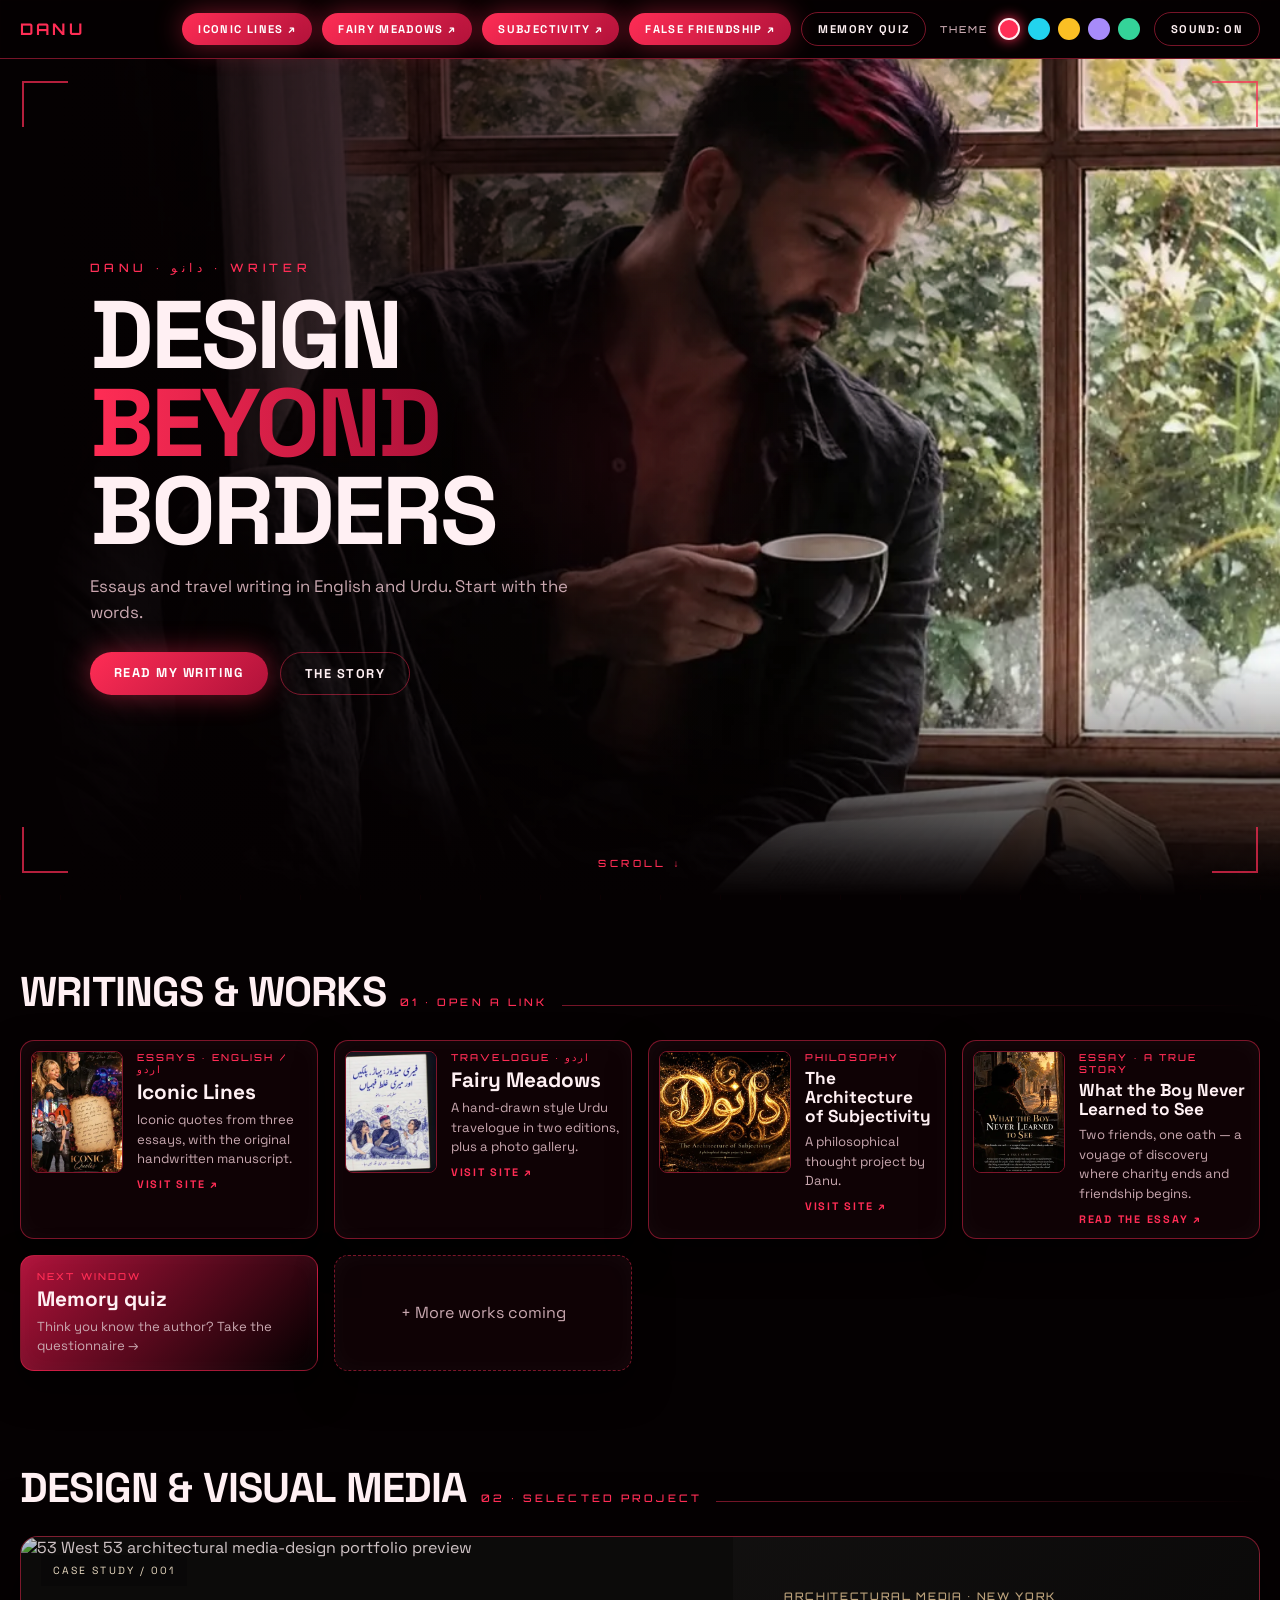
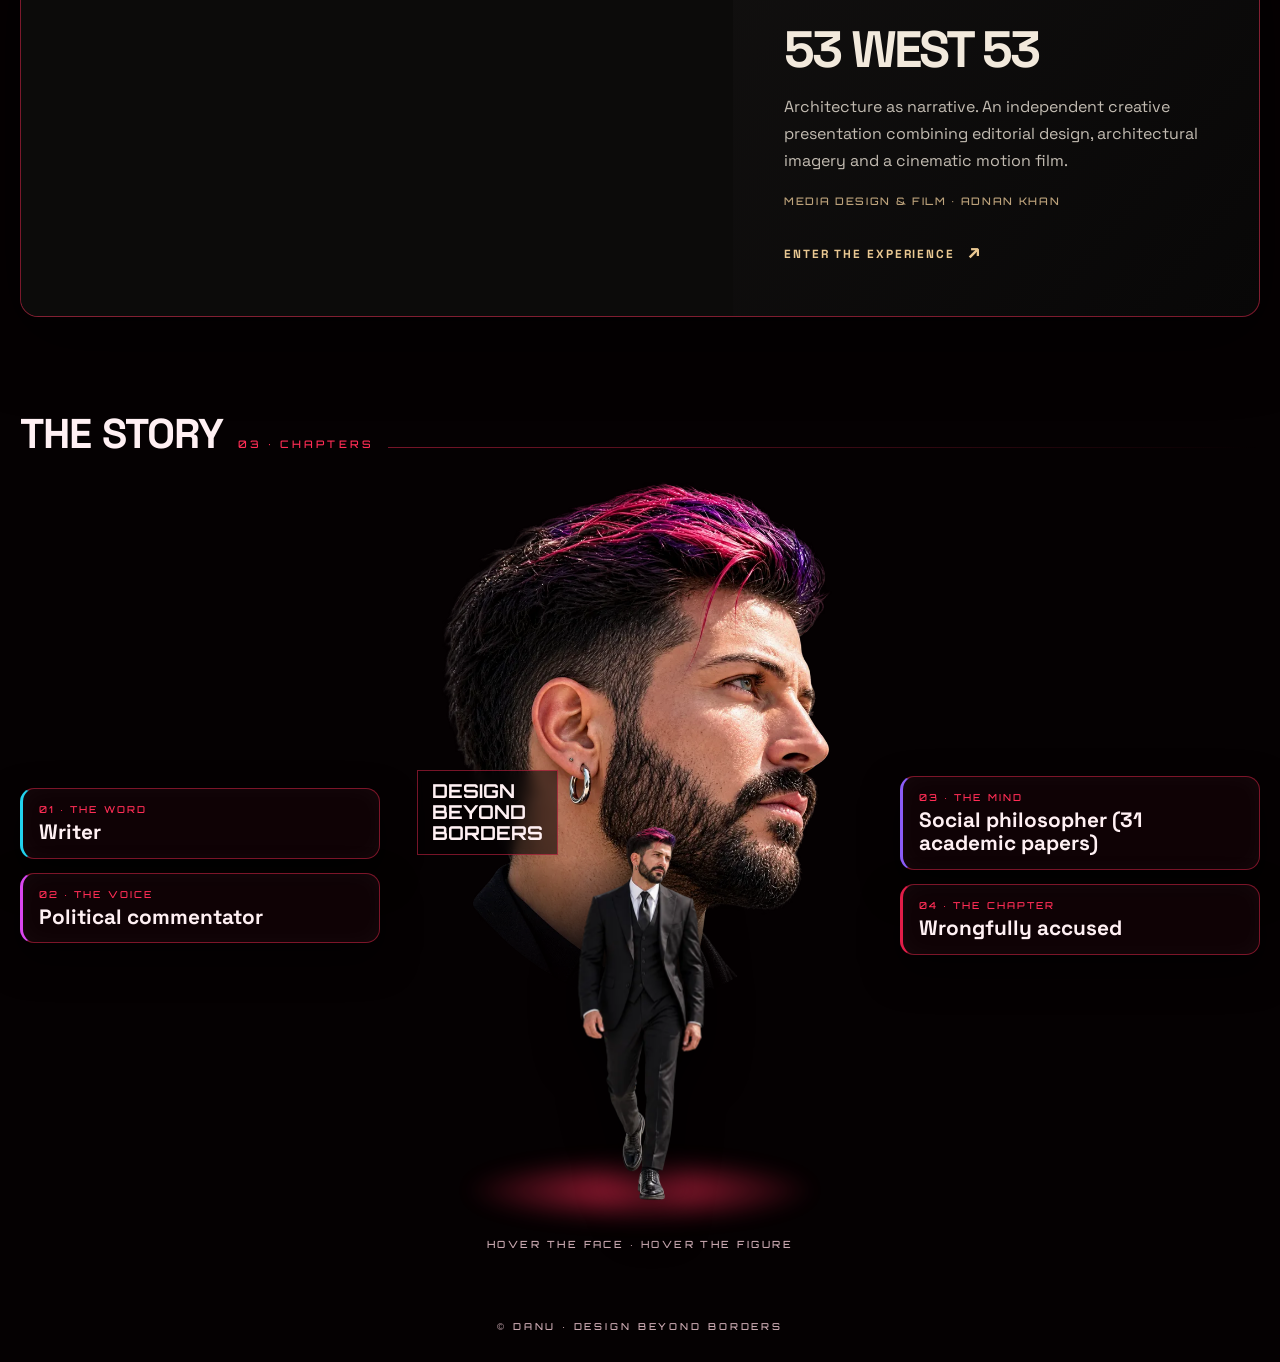
==== index.html @ 5ce872be "Add files via upload" ====
<!DOCTYPE html>

<html data-theme="ruby" lang="en">
<head>
<meta charset="utf-8"/>
<meta content="width=device-width, initial-scale=1, viewport-fit=cover" name="viewport"/>
<title>Danu · Writer · Design Beyond Borders</title>
<link href="https://fonts.googleapis.com/css2?family=Space+Grotesk:wght@400;500;700&amp;family=Orbitron:wght@500;700&amp;display=swap" rel="stylesheet"/>
<style>
:root{--a:#ff2d55;--b:#b0123a;--bg:#050102;--ink:#fff0f3;--mute:#c9a8b0;--card:rgba(20,3,8,.74);--line:rgba(255,45,85,.46);--glow:rgba(255,45,85,.45);--on:#fff;color-scheme:dark;box-sizing:border-box}
:root[data-theme="peacock"]{--a:#22d3ee;--b:#0e9f8e;--bg:#030708;--ink:#eafcff;--mute:#9db8be;--card:rgba(4,18,22,.72);--line:rgba(34,211,238,.42);--glow:rgba(34,211,238,.45);--on:#021014}
:root[data-theme="amber"]{--a:#fbbf24;--b:#b45309;--bg:#070502;--ink:#fff8e8;--mute:#c9b88f;--card:rgba(22,14,2,.74);--line:rgba(251,191,36,.44);--glow:rgba(251,191,36,.42);--on:#1a0e00}
:root[data-theme="violet"]{--a:#a78bfa;--b:#5b21b6;--bg:#06040d;--ink:#f3eeff;--mute:#b4a8d0;--card:rgba(14,8,28,.74);--line:rgba(167,139,250,.44);--glow:rgba(167,139,250,.42);--on:#0d0620}
:root[data-theme="emerald"]{--a:#34d399;--b:#047857;--bg:#020806;--ink:#ecfff6;--mute:#9cc4b3;--card:rgba(2,18,12,.74);--line:rgba(52,211,153,.42);--glow:rgba(52,211,153,.42);--on:#02140c}
*{box-sizing:border-box;margin:0}
html{scroll-behavior:smooth;scroll-padding-top:calc(70px + env(safe-area-inset-top,0px))}
body{background:var(--bg);color:var(--ink);font-family:"Space Grotesk",Arial,sans-serif;overflow-x:hidden;transition:background .6s}
a{color:inherit;text-decoration:none}
body::before{content:"";position:fixed;inset:0;background-image:linear-gradient(var(--line) 1px,transparent 1px),linear-gradient(90deg,var(--line) 1px,transparent 1px);background-size:60px 60px;opacity:.07;animation:grid 16s linear infinite;pointer-events:none}
@keyframes grid{to{background-position:60px 60px}}
#cur{position:fixed;width:420px;height:420px;margin:-210px 0 0 -210px;border-radius:50%;background:radial-gradient(circle,var(--glow),transparent 65%);opacity:.18;pointer-events:none;z-index:1;left:var(--cx,50%);top:var(--cy,50%);transition:left .25s,top .25s}
.btn{border:0;background:linear-gradient(135deg,var(--a),var(--b));color:var(--on);padding:12px 24px;border-radius:99px;font:700 .8rem "Space Grotesk",sans-serif;letter-spacing:.12em;text-transform:uppercase;cursor:pointer;box-shadow:0 0 28px var(--glow);transition:.3s;display:inline-block}
.btn:hover{transform:translateY(-2px);box-shadow:0 0 50px var(--glow)}
.themes{display:flex;align-items:center;gap:8px;padding:0 4px}
.themes span{font:500 .6rem Orbitron,sans-serif;letter-spacing:.2em;text-transform:uppercase;color:var(--mute);margin-right:2px}
.sw{width:22px;height:22px;padding:0;border-radius:50%;border:2px solid transparent;background:var(--s);cursor:pointer;outline-offset:3px;transition:transform .2s,box-shadow .2s}
.sw:hover{transform:scale(1.15)}
.sw[aria-pressed="true"]{border-color:var(--ink);box-shadow:0 0 14px var(--s)}
.btn.ghost{background:transparent;color:var(--ink);border:1px solid var(--line);box-shadow:none}
.btn.ghost:hover{background:rgba(255,255,255,.08);box-shadow:0 0 30px var(--glow)}
.sa{position:fixed;top:0;left:0;right:0;height:env(safe-area-inset-top,0px);background:var(--bg);z-index:41}
nav{position:sticky;top:env(safe-area-inset-top,0px);z-index:40;display:flex;align-items:center;gap:10px;padding:12px 20px;background:color-mix(in srgb,var(--bg) 72%,transparent);backdrop-filter:blur(14px);border-bottom:1px solid var(--line);flex-wrap:wrap}
.brand{font:700 1rem Orbitron,sans-serif;letter-spacing:.2em;margin-right:auto;color:var(--a)}
nav .btn{padding:9px 16px;font-size:.7rem}
.hero{position:relative;min-height:calc(100svh - 64px);overflow:hidden;display:flex;align-items:center}
.hw{position:absolute;inset:-4%;transform:translate3d(calc(var(--mx,0)*-22px),calc(var(--my,0)*-14px),0);transition:transform .3s ease-out}
.hw img{width:100%;height:100%;object-fit:cover;object-position:68% 22%;animation:kb 22s ease-in-out infinite alternate}
@keyframes kb{to{transform:scale(1.1)}}
.shade{position:absolute;inset:0;background:linear-gradient(90deg,var(--bg) 4%,color-mix(in srgb,var(--bg) 60%,transparent) 42%,transparent 78%),linear-gradient(0deg,var(--bg),transparent 28%)}
.tint{position:absolute;inset:0;background:linear-gradient(135deg,var(--b),transparent 70%);mix-blend-mode:multiply;opacity:.55}
.corner{position:absolute;width:46px;height:46px;border:2px solid var(--a);opacity:.7}
.c1{top:22px;left:22px;border-right:0;border-bottom:0}.c2{top:22px;right:22px;border-left:0;border-bottom:0}.c3{bottom:22px;left:22px;border-right:0;border-top:0}.c4{bottom:22px;right:22px;border-left:0;border-top:0}
.copy{position:relative;z-index:2;padding:40px clamp(24px,7vw,100px);max-width:760px}
.eyebrow{font:500 .72rem Orbitron,sans-serif;letter-spacing:.4em;text-transform:uppercase;color:var(--a);margin-bottom:16px}
.copy h1{font:700 clamp(2.6rem,7.5vw,6.2rem)/.92 "Space Grotesk",sans-serif;text-transform:uppercase;letter-spacing:-.03em}
.copy h1 span{background:linear-gradient(90deg,var(--a),var(--b));-webkit-background-clip:text;background-clip:text;color:transparent}
.copy p{margin:18px 0 26px;color:var(--mute);font-size:1.05rem;max-width:480px;line-height:1.55}
.cta{display:flex;gap:12px;flex-wrap:wrap}
.cue{position:absolute;bottom:26px;left:50%;translate:-50% 0;z-index:3;font:500 .62rem Orbitron,sans-serif;letter-spacing:.35em;color:var(--a);animation:cue 2s ease-in-out infinite}
@keyframes cue{50%{transform:translateY(8px)}}
section{position:relative;z-index:2;max-width:1360px;margin:0 auto;padding:70px 20px 20px;perspective:1500px}
.sh{display:flex;align-items:baseline;gap:14px;margin-bottom:22px}
.sh h2{font:700 clamp(1.6rem,4vw,2.6rem) "Space Grotesk",sans-serif;text-transform:uppercase;letter-spacing:-.02em}
.sh small{font:500 .65rem Orbitron,sans-serif;letter-spacing:.3em;color:var(--a)}
.sh::after{content:"";flex:1;height:1px;background:linear-gradient(90deg,var(--line),transparent)}
.grid{display:grid;grid-template-columns:repeat(auto-fit,minmax(270px,1fr));gap:16px}
.rv{opacity:0;transform:translateY(30px);transition:opacity .8s,transform .8s}.rv.in{opacity:1;transform:none}
.box{position:relative;padding:14px 16px;border-radius:14px;cursor:pointer;overflow:hidden;background:var(--card);border:1px solid var(--line);backdrop-filter:blur(8px);
box-shadow:0 16px 36px rgba(0,0,0,.6),inset 0 0 24px rgba(255,255,255,.03);transition:transform .5s cubic-bezier(.2,.9,.2,1),box-shadow .4s}
.box::after{content:"";position:absolute;inset:0;background:linear-gradient(115deg,transparent 30%,rgba(255,255,255,.16) 50%,transparent 70%);transform:translateX(-120%);transition:transform .9s;pointer-events:none}
.box:hover{transform:translateY(-6px) scale(1.03);box-shadow:0 26px 60px rgba(0,0,0,.7),0 0 0 1px var(--a),0 0 40px var(--c,var(--glow));z-index:5}
.box:hover::after{transform:translateX(120%)}
.box small{display:block;font:500 .6rem Orbitron,sans-serif;letter-spacing:.22em;color:var(--a);text-transform:uppercase;margin-bottom:6px}
.box h3,.box h4{font:700 1.3rem/1.1 "Space Grotesk",sans-serif}
.box p{font-size:.82rem;color:var(--mute);line-height:1.5;margin-top:6px}
.work{display:flex;gap:14px;padding:10px;color:inherit}
.work img{width:92px;height:122px;object-fit:cover;border-radius:8px;border:1px solid var(--line);flex:none;transition:transform .4s}
.work:hover img{transform:scale(1.06) rotate(-2deg)}
.work.wide img{width:132px;height:122px;object-position:center}
.work.wide h4{font-size:1.08rem}
.work.long h4{font-size:1.08rem}
.go{display:inline-block;margin-top:8px;font:700 .68rem "Space Grotesk",sans-serif;letter-spacing:.16em;text-transform:uppercase;color:var(--a)}
.quiz{width:100%;text-align:left;font-family:inherit;color:var(--ink);background:linear-gradient(135deg,var(--b),rgba(0,0,0,.6))}
.more{border-style:dashed;display:flex;align-items:center;justify-content:center;color:var(--mute);min-height:100px;cursor:default}
.story{display:grid;grid-template-columns:minmax(190px,1fr) minmax(280px,460px) minmax(190px,1fr);gap:30px;align-items:center}
.col{display:flex;flex-direction:column;gap:14px;transform-style:preserve-3d}
.role{border-left:3px solid var(--c);transform:rotateY(var(--r,24deg));transform-origin:var(--o,right) center;animation:float 5s ease-in-out infinite;animation-delay:var(--d,0s)}
.role:hover{transform:rotateY(0) translateZ(50px) scale(1.06)}
.story .col:last-child .role{--r:-24deg;--o:left}
@keyframes float{0%,100%{translate:0 0}50%{translate:0 -8px}}
.stage{position:relative;width:min(100%,calc(80vh*.62));aspect-ratio:.62;margin:0 auto;transform-style:preserve-3d}
.lay{position:absolute;transition:transform .25s ease-out}
#fl{left:3%;top:0;width:94%;transform:translate3d(calc(var(--mx,0)*-26px),calc(var(--my,0)*-16px),0)}
#gl{left:21%;bottom:0;width:58%;transform:translate3d(calc(var(--mx,0)*30px),calc(var(--my,0)*18px),40px)}
.lay img{display:block;width:100%;height:auto;cursor:crosshair;transition:filter .4s}
#fl img{-webkit-mask-image:linear-gradient(#000 72%,transparent 98%);mask-image:linear-gradient(#000 72%,transparent 98%);animation:breathe 7s ease-in-out infinite}
#gl img{filter:drop-shadow(0 20px 22px rgba(0,0,0,.8));animation:bob 4s ease-in-out infinite}
#fl img:hover{filter:brightness(1.12) drop-shadow(0 0 28px var(--a))}
#gl img:hover{filter:drop-shadow(0 0 22px var(--a)) drop-shadow(0 20px 22px rgba(0,0,0,.8)) brightness(1.08)}
@keyframes breathe{50%{transform:scale(1.025)}}
@keyframes bob{50%{transform:translateY(-8px)}}
.halo{position:absolute;left:10%;bottom:-3%;width:80%;height:9%;background:radial-gradient(ellipse,var(--a),transparent 70%);filter:blur(10px);opacity:.7;animation:pulse 3s ease-in-out infinite}
@keyframes pulse{50%{opacity:.3}}
.scan{position:absolute;inset:0;overflow:hidden;pointer-events:none}
.scan::after{content:"";position:absolute;left:0;right:0;height:14%;top:-20%;background:linear-gradient(transparent,var(--glow),transparent);opacity:.5;animation:scan 5s linear infinite}
@keyframes scan{to{top:110%}}
.title{position:absolute;left:0;top:40%;z-index:5;padding:10px 14px;border:1px solid var(--line);background:color-mix(in srgb,var(--bg) 55%,transparent);backdrop-filter:blur(4px);font:700 clamp(.8rem,1.6vw,1.2rem)/1.1 Orbitron,sans-serif;text-transform:uppercase;pointer-events:none}
.tag{position:absolute;bottom:-26px;left:50%;translate:-50% 0;font:500 .62rem Orbitron,sans-serif;letter-spacing:.3em;text-transform:uppercase;color:var(--a);white-space:nowrap;opacity:0;transition:.3s}
.tag.on{opacity:1}
.hint{font:500 .62rem Orbitron,sans-serif;letter-spacing:.25em;text-transform:uppercase;color:var(--mute);text-align:center;margin-top:36px}
#modal{position:fixed;inset:0;z-index:90;background:rgba(0,0,0,.85);backdrop-filter:blur(8px);display:flex;align-items:center;justify-content:center;padding:20px;opacity:0;visibility:hidden;transition:.4s}
#modal.on{opacity:1;visibility:visible}
.win{max-width:480px;width:100%;padding:28px;border-radius:18px;background:var(--bg);border:1px solid var(--a);box-shadow:0 0 80px var(--glow);transform:perspective(900px) rotateX(12deg) scale(.92);transition:.5s cubic-bezier(.2,.9,.2,1)}
#modal.on .win{transform:none}
.win small{font:500 .62rem Orbitron,sans-serif;letter-spacing:.25em;text-transform:uppercase;color:var(--a)}
.win h3{font:700 1.5rem/1.15 "Space Grotesk",sans-serif;margin:8px 0 14px}
.opt{display:block;width:100%;margin-top:10px;padding:13px;border-radius:10px;border:1px solid var(--line);background:rgba(255,255,255,.04);color:var(--ink);font:1rem "Space Grotesk",sans-serif;text-align:left;cursor:pointer;transition:.25s}
.opt:hover{background:rgba(255,255,255,.12);transform:translateX(6px)}
.opt.pick{background:var(--a);color:var(--on);font-weight:700}
#res{margin-top:14px;color:var(--a);font-size:.9rem;min-height:1.3em}
.x{float:right;background:none;border:0;color:var(--mute);font-size:1.5rem;cursor:pointer}
footer{position:relative;z-index:2;text-align:center;color:var(--mute);font:500 .6rem Orbitron,sans-serif;letter-spacing:.3em;text-transform:uppercase;padding:50px 20px calc(30px + env(safe-area-inset-bottom,0px))}
@media (max-width:960px){.story{grid-template-columns:1fr}.stage{order:-1;width:min(100%,380px)}.role,.story .col:last-child .role{--r:0deg}.hero{align-items:flex-end}.shade{background:linear-gradient(0deg,var(--bg) 8%,color-mix(in srgb,var(--bg) 55%,transparent) 55%,transparent)}.hw img{object-position:70% 15%}.cue{display:none}}
@media (prefers-reduced-motion:reduce){*{animation:none!important}}

/* Isolated design showcase: existing theme and scripts remain untouched */
.design-feature{display:grid;grid-template-columns:minmax(0,1.15fr) minmax(0,.85fr);overflow:hidden;min-height:360px;border:1px solid var(--line);border-radius:18px;background:linear-gradient(130deg,#191716,#080707);box-shadow:0 20px 70px #0009;transition:border-color .3s,transform .3s}
.design-feature:hover{border-color:#d8b986;transform:translateY(-3px)}
.design-art{position:relative;min-height:340px;overflow:hidden;background:#0c0b0a}
.design-art img{width:100%;height:100%;position:absolute;inset:0;object-fit:cover;filter:brightness(.82);transition:transform .8s,filter .8s}
.design-feature:hover .design-art img{transform:scale(1.035);filter:brightness(1)}
.design-index{position:absolute;top:18px;left:20px;color:#eadbc2;letter-spacing:.2em;font-size:.65rem;background:#090807b8;padding:9px 12px}
.design-description{display:flex;flex-direction:column;justify-content:center;gap:18px;padding:clamp(25px,4vw,60px);color:#f2e9dc}
.design-kicker,.design-credit{font:500 .65rem Orbitron,sans-serif;letter-spacing:.16em;color:#bca27b;line-height:1.7}
.design-description h3{font:700 clamp(2rem,4vw,4rem)/1 'Space Grotesk',sans-serif;letter-spacing:-.055em}
.design-description p{font-size:1rem;line-height:1.7;color:#c3bcb2}
.design-enter{font:700 .74rem 'Space Grotesk',sans-serif;letter-spacing:.16em;color:#e9c892;margin-top:10px}
.design-enter span{font-size:1.25rem;margin-left:8px}
@media(max-width:700px){.design-feature{grid-template-columns:1fr}.design-art{min-height:260px}.design-description{padding:28px}}
</style>
</head>
<body>
<div id="cur"></div><div class="sa"></div>
<nav>
<span class="brand">DANU</span>
<a class="btn" href="https://iconlines.vercel.app/" rel="noopener" target="_blank">Iconic Lines ↗</a>
<a class="btn" href="https://travelogue-mocha.vercel.app/" rel="noopener" target="_blank">Fairy Meadows ↗</a>
<a class="btn" href="https://subjective.netlify.app/" rel="noopener" target="_blank">Subjectivity ↗</a>
<a class="btn" href="https://falsefriendship.vercel.app/" rel="noopener" target="_blank">False Friendship ↗</a>
<button class="btn ghost" id="open">Memory quiz</button>
<div aria-label="Colour theme" class="themes" role="group"><span>Theme</span>
<button aria-label="Ruby" aria-pressed="true" class="sw" data-t="ruby" style="--s:#ff2d55" title="Ruby"></button>
<button aria-label="Peacock" aria-pressed="false" class="sw" data-t="peacock" style="--s:#22d3ee" title="Peacock"></button>
<button aria-label="Amber" aria-pressed="false" class="sw" data-t="amber" style="--s:#fbbf24" title="Amber"></button>
<button aria-label="Violet" aria-pressed="false" class="sw" data-t="violet" style="--s:#a78bfa" title="Violet"></button>
<button aria-label="Emerald" aria-pressed="false" class="sw" data-t="emerald" style="--s:#34d399" title="Emerald"></button>
</div>
<button class="btn ghost" id="mute">Sound: on</button>
</nav>
<header class="hero">
<div class="hw"><img alt="The author reading by a window" src="[data-uri]"/></div>
<div class="tint"></div><div class="shade"></div>
<i class="corner c1"></i><i class="corner c2"></i><i class="corner c3"></i><i class="corner c4"></i>
<div class="copy">
<div class="eyebrow">Danu · دانو · Writer</div>
<h1>Design <span>Beyond</span> Borders</h1>
<p>Essays and travel writing in English and Urdu. Start with the words.</p>
<div class="cta"><a class="btn" href="#works">Read my writing</a><a class="btn ghost" href="#story">The story</a></div>
</div>
<div class="cue">SCROLL ↓</div>
</header>
<section id="works">
<div class="sh"><h2>Writings &amp; Works</h2><small>01 · OPEN A LINK</small></div>
<div class="grid">
<a class="box work rv" href="https://iconlines.vercel.app/" rel="noopener" target="_blank">
<img alt="Iconic Quotes cover" src="[data-uri]"/>
<div><small>Essays · English / اردو</small><h4>Iconic Lines</h4><p>Iconic quotes from three essays, with the original handwritten manuscript.</p><span class="go">Visit site ↗</span></div></a>
<a class="box work rv" href="https://travelogue-mocha.vercel.app/" rel="noopener" target="_blank">
<img alt="Fairy Meadows travelogue editions" src="[data-uri]"/>
<div><small>Travelogue · اردو</small><h4>Fairy Meadows</h4><p>A hand-drawn style Urdu travelogue in two editions, plus a photo gallery.</p><span class="go">Visit site ↗</span></div></a>
<a class="box work wide rv" href="https://subjective.netlify.app/" rel="noopener" target="_blank">
<img alt="The Architecture of Subjectivity, a philosophical thought project by Danu" src="[data-uri]"/>
<div><small>Philosophy</small><h4>The Architecture of Subjectivity</h4><p>A philosophical thought project by Danu.</p><span class="go">Visit site ↗</span></div></a>
<a class="box work long rv" href="https://falsefriendship.vercel.app/" rel="noopener" target="_blank">
<img alt="What the Boy Never Learned to See, poster: a man at a window watching two boys walk home at sunset" src="[data-uri]"/>
<div><small>Essay · A True Story</small><h4>What the Boy Never Learned to See</h4><p>Two friends, one oath — a voyage of discovery where charity ends and friendship begins.</p><span class="go">Read the essay ↗</span></div></a>
<button class="box quiz rv" id="open2"><small>Next window</small><h3>Memory quiz</h3><p>Think you know the author? Take the questionnaire →</p></button>
<div class="box more rv">+ More works coming</div>
</div>
</section>
<section class="design-section rv" id="design"><div class="sh"><h2>Design &amp; Visual Media</h2><small>02 · SELECTED PROJECT</small></div><a aria-label="Explore the 53 West 53 cinematic design portfolio" class="design-feature" href="53w53/index.html"><div class="design-art"><img alt="53 West 53 architectural media-design portfolio preview" loading="lazy" src="53w53/assets/spread-01.webp"/><span class="design-index">CASE STUDY / 001</span></div><div class="design-description"><div class="design-kicker">ARCHITECTURAL MEDIA · NEW YORK</div><h3>53 WEST 53</h3><p>Architecture as narrative. An independent creative presentation combining editorial design, architectural imagery and a cinematic motion film.</p><span class="design-credit">MEDIA DESIGN &amp; FILM · ADNAN KHAN</span><span class="design-enter">ENTER THE EXPERIENCE <span aria-hidden="true">↗</span></span></div></a></section><section id="story">
<div class="sh"><h2>The Story</h2><small>03 · CHAPTERS</small></div>
<div class="story">
<div class="col" id="left"></div>
<div>
<div class="stage" id="stage">
<div class="scan"></div><div class="halo"></div>
<div class="lay" id="fl"><img alt="Portrait of the author" id="face" src="[data-uri]"/></div>
<div class="title">Design<br/>Beyond<br/>Borders</div>
<div class="lay" id="gl"><img alt="The author in a black suit" id="guy" src="[data-uri]"/></div>
<div class="tag" id="tag"></div>
</div>
<p class="hint">Hover the face · hover the figure</p>
</div>
<div class="col" id="right"></div>
</div>
</section>
<footer>© Danu · Design Beyond Borders</footer>
<div id="modal"><div class="win"><button aria-label="Close" class="x" id="close">×</button><small>Questionnaire · 01</small>
<h3>What do you remember: what was the author’s nickname when he was a kid?</h3>
<button class="opt">Dan da Druggie</button><button class="opt">Danu Manu</button><button class="opt">Kera Danu</button><div id="res"></div></div></div>
<script>
var items=[["01","Writer","THE WORD","#22d3ee"],["02","Political commentator","THE VOICE","#d946ef"],["03","Social philosopher (31 academic papers)","THE MIND","#8b5cf6"],["04","Wrongfully accused","THE CHAPTER","#e11d48"]];
items.forEach(function(it,i){var d=document.createElement("div");d.className="box role rv";d.style.cssText="--c:"+it[3]+";--d:"+(i*.4)+"s";
d.innerHTML="<small>"+it[0]+" · "+it[2]+"</small><h3>"+it[1]+"</h3>";document.getElementById(i<2?"left":"right").appendChild(d)});
var ac=null,on=true,master;
function ctx(){if(!ac){ac=new (window.AudioContext||window.webkitAudioContext)();master=ac.createGain();master.gain.value=.5;master.connect(ac.destination)}if(ac.state==="suspended")ac.resume()}
function tone(f1,f2,dur,type,vol,filt){if(!on||!ac)return;var o=ac.createOscillator(),g=ac.createGain(),t=ac.currentTime;o.type=type;o.frequency.setValueAtTime(f1,t);o.frequency.exponentialRampToValueAtTime(f2,t+dur);
g.gain.setValueAtTime(0,t);g.gain.linearRampToValueAtTime(vol,t+.02);g.gain.exponentialRampToValueAtTime(.0001,t+dur);var n=o;
if(filt){var f=ac.createBiquadFilter();f.type="lowpass";f.frequency.value=filt;o.connect(f);n=f}n.connect(g);g.connect(master);o.start(t);o.stop(t+dur+.05)}
function noise(dur,vol,f1,f2){if(!on||!ac)return;var b=ac.createBuffer(1,ac.sampleRate*dur,ac.sampleRate),d=b.getChannelData(0);for(var i=0;i<d.length;i++)d[i]=Math.random()*2-1;
var s=ac.createBufferSource();s.buffer=b;var f=ac.createBiquadFilter();f.type="bandpass";f.Q.value=4;var t=ac.currentTime;f.frequency.setValueAtTime(f1,t);f.frequency.exponentialRampToValueAtTime(f2,t+dur);
var g=ac.createGain();g.gain.setValueAtTime(vol,t);g.gain.exponentialRampToValueAtTime(.0001,t+dur);s.connect(f);f.connect(g);g.connect(master);s.start(t)}
var last=0;function th(){var n=Date.now();if(n-last<90)return false;last=n;return true}
var sfx={box:function(){tone(500,1100,.14,"sine",.07);noise(.2,.05,800,3000)},
face:function(){tone(110,880,.7,"sawtooth",.05,1400);tone(660,1320,.5,"sine",.05);noise(.6,.07,300,4000)},
guy:function(){tone(70,300,.6,"square",.04,600);tone(440,880,.35,"triangle",.06);noise(.4,.06,2000,500)},
pick:function(){[523,659,784,1046].forEach(function(f,i){setTimeout(function(){tone(f,f*1.01,.35,"sine",.08)},i*70)})},
open:function(){tone(200,1200,.5,"sawtooth",.04,2000);noise(.5,.06,400,5000)}};
function bind(el,k){el.addEventListener("mouseenter",function(){if(th())sfx[k]()});el.addEventListener("touchstart",function(){if(th())sfx[k]()},{passive:true})}
document.querySelectorAll(".box,.btn").forEach(function(b){bind(b,"box")});
bind(document.getElementById("face"),"face");bind(document.getElementById("guy"),"guy");
var tag=document.getElementById("tag");
[["face","The Vision"],["guy","The Journey"]].forEach(function(p){var e=document.getElementById(p[0]);
e.addEventListener("mouseenter",function(){tag.textContent=p[1];tag.className="tag on"});e.addEventListener("mouseleave",function(){tag.className="tag"})});
var R=document.documentElement,hero=document.querySelector(".hw"),st=document.getElementById("stage");
document.addEventListener("mousemove",function(e){var x=(e.clientX/innerWidth-.5).toFixed(3),y=(e.clientY/innerHeight-.5).toFixed(3);
[hero,st].forEach(function(n){n.style.setProperty("--mx",x);n.style.setProperty("--my",y)});R.style.setProperty("--cx",e.clientX+"px");R.style.setProperty("--cy",e.clientY+"px")});
var io=new IntersectionObserver(function(es){es.forEach(function(e){if(e.isIntersecting){e.target.classList.add("in");io.unobserve(e.target)}})},{threshold:.15});
document.querySelectorAll(".rv").forEach(function(n,i){n.style.transitionDelay=(i%4)*.08+"s";io.observe(n)});
["pointerdown","keydown","touchstart"].forEach(function(ev){window.addEventListener(ev,function(){ctx()},{once:true,passive:true})});
var mb=document.getElementById("mute");mb.onclick=function(){ctx();on=!on;mb.textContent="Sound: "+(on?"on":"off")};
document.querySelectorAll(".sw").forEach(function(b){b.onclick=function(){R.dataset.theme=b.dataset.t;document.querySelectorAll(".sw").forEach(function(x){x.setAttribute("aria-pressed",x===b?"true":"false")});sfx.pick()}});
var md=document.getElementById("modal"),res=document.getElementById("res");
function openQ(){sfx.open();md.className="on"}
document.getElementById("open").onclick=openQ;document.getElementById("open2").onclick=openQ;
document.getElementById("close").onclick=function(){md.className=""};
md.addEventListener("click",function(e){if(e.target===md)md.className=""});
document.querySelectorAll(".opt").forEach(function(o){o.addEventListener("mouseenter",function(){if(th())tone(900,1400,.08,"sine",.05)});
o.onclick=function(){document.querySelectorAll(".opt").forEach(function(x){x.classList.remove("pick")});o.classList.add("pick");sfx.pick();
res.textContent="Locked in: “"+o.textContent+"”. Is that really what you remember?"}});
</script>
</body>
</html>
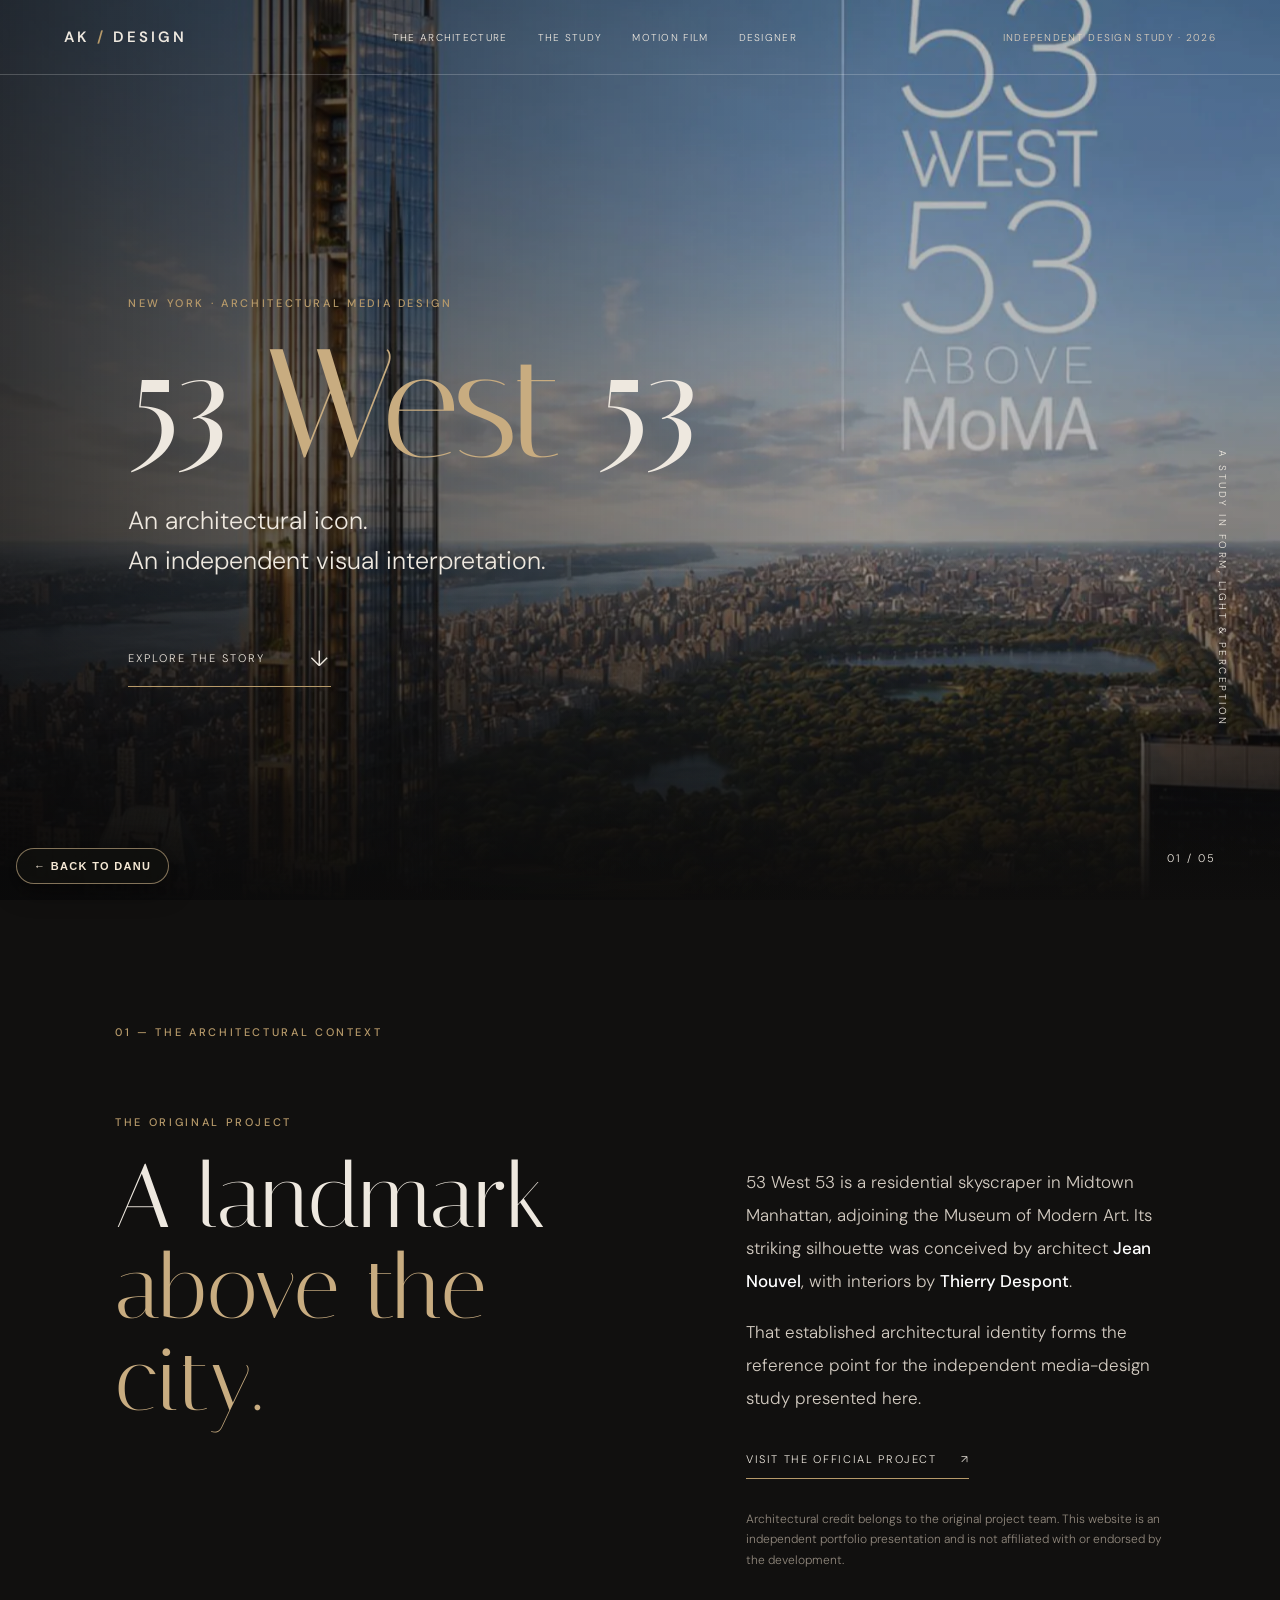
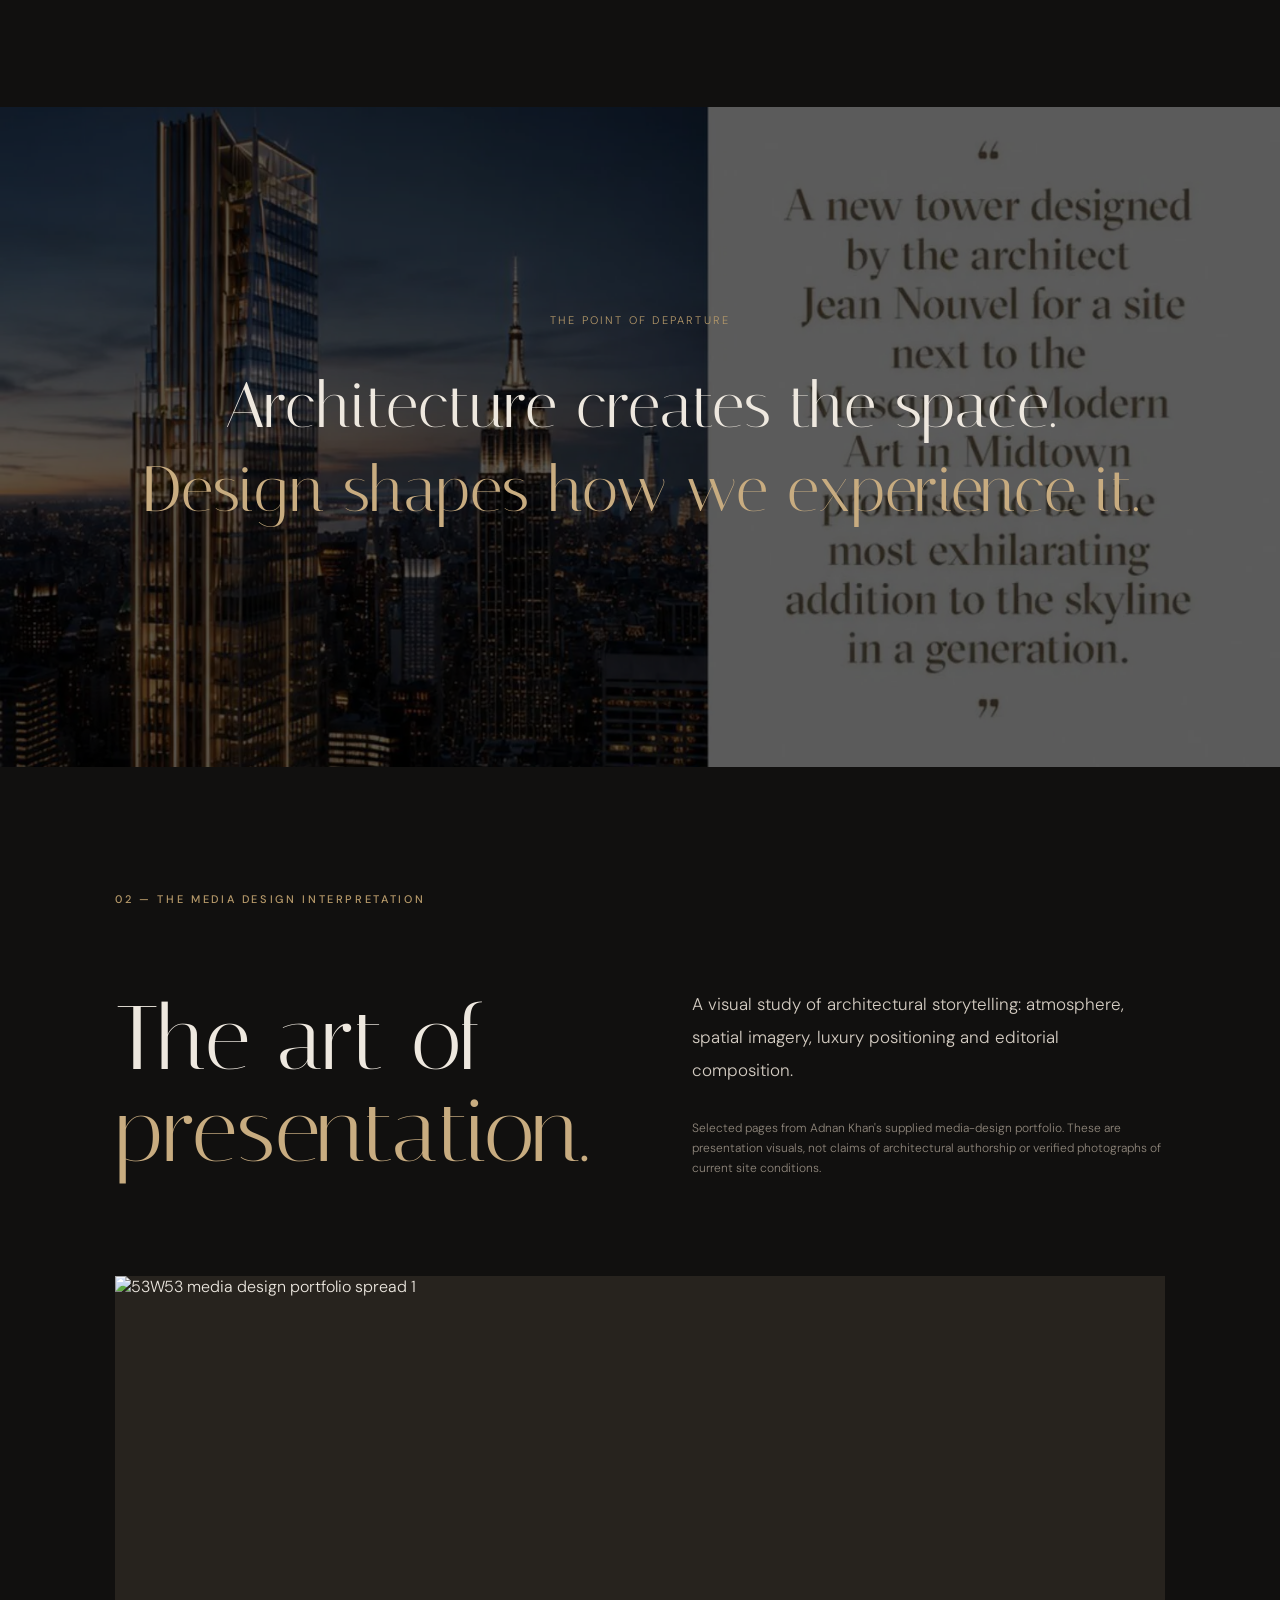
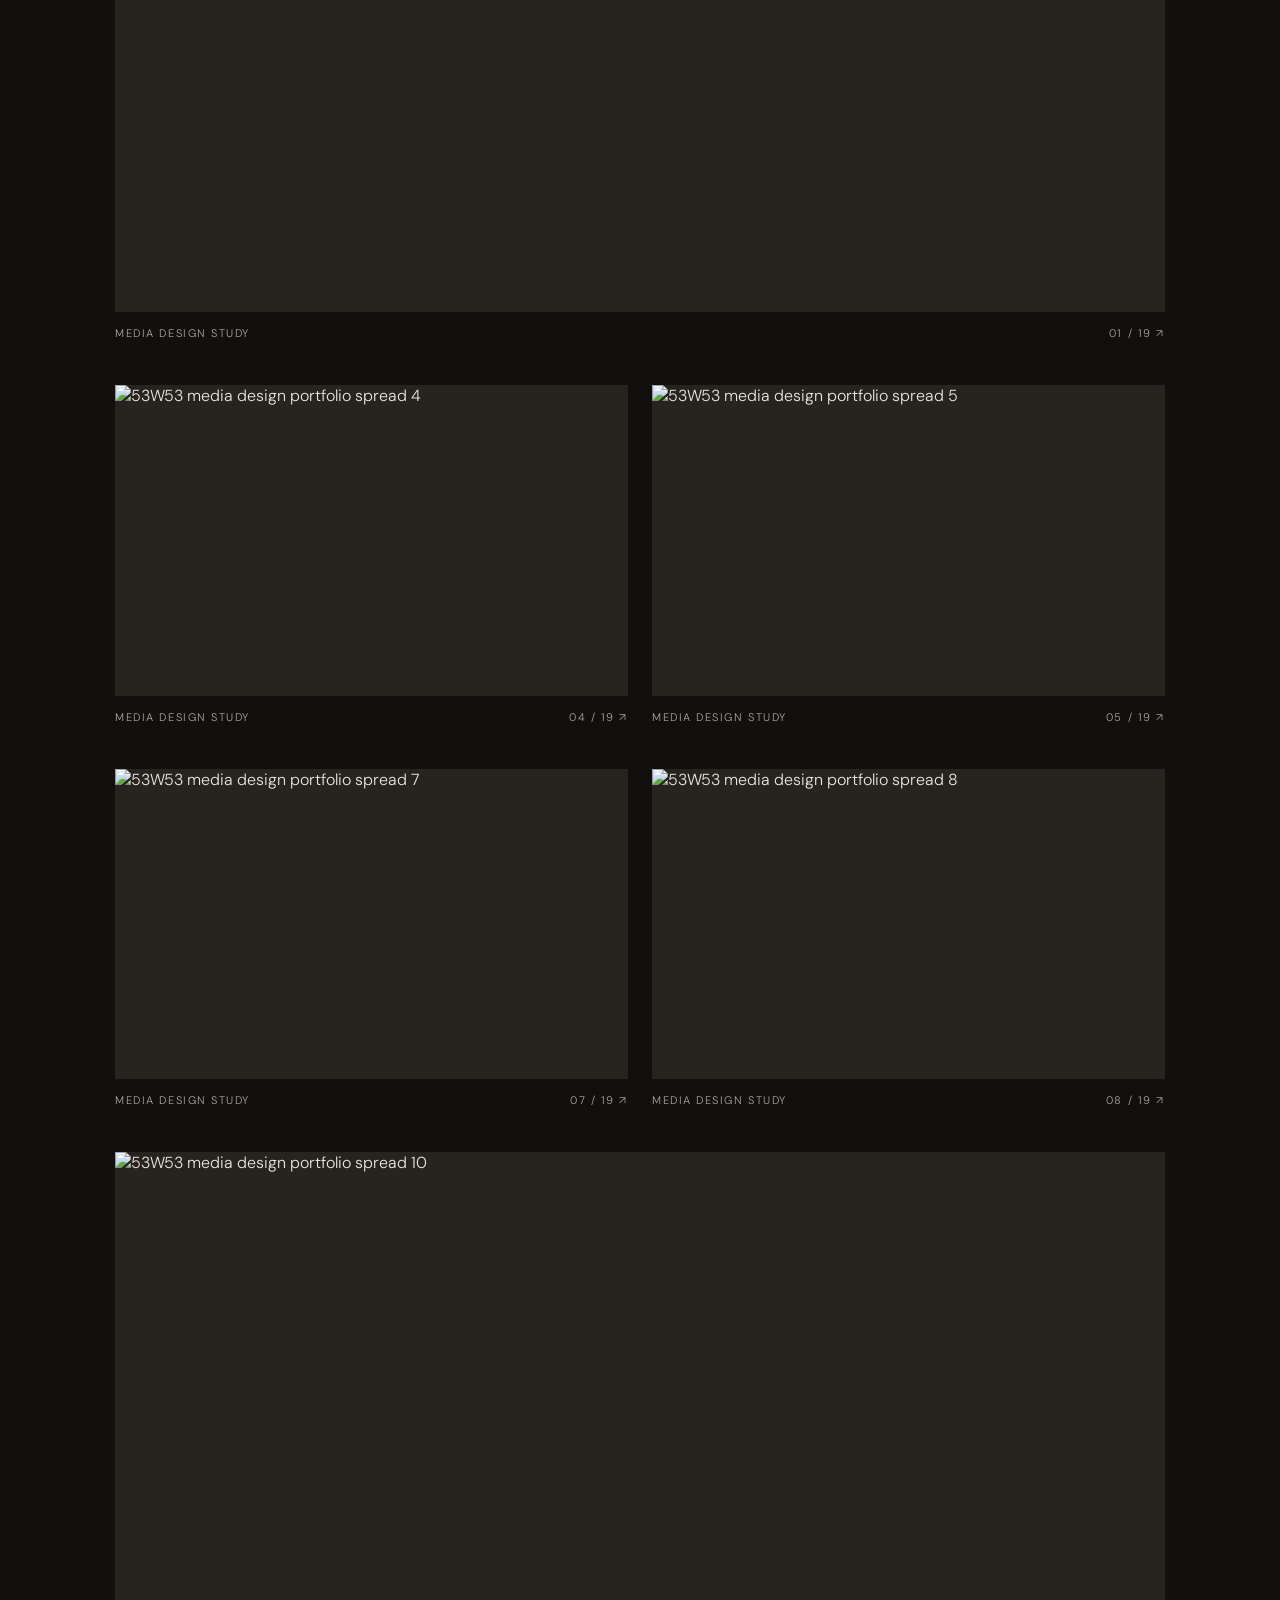
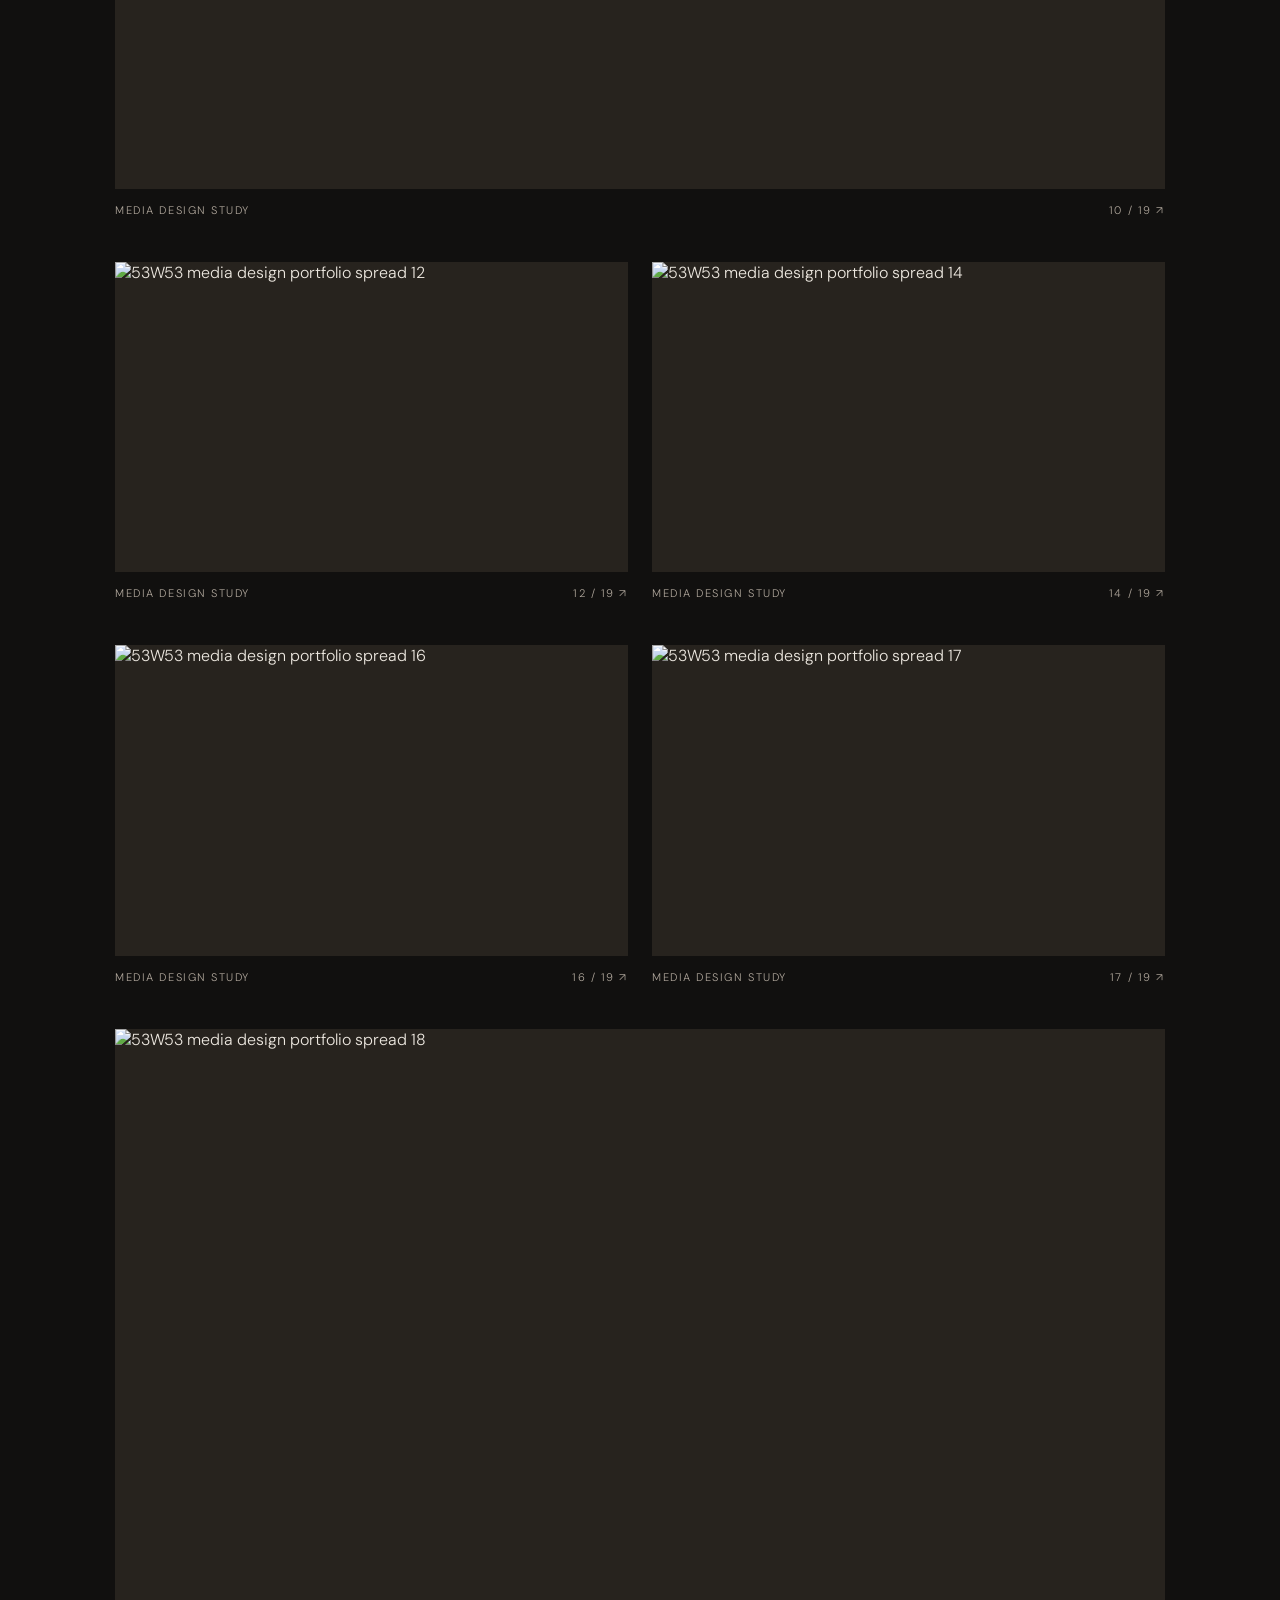
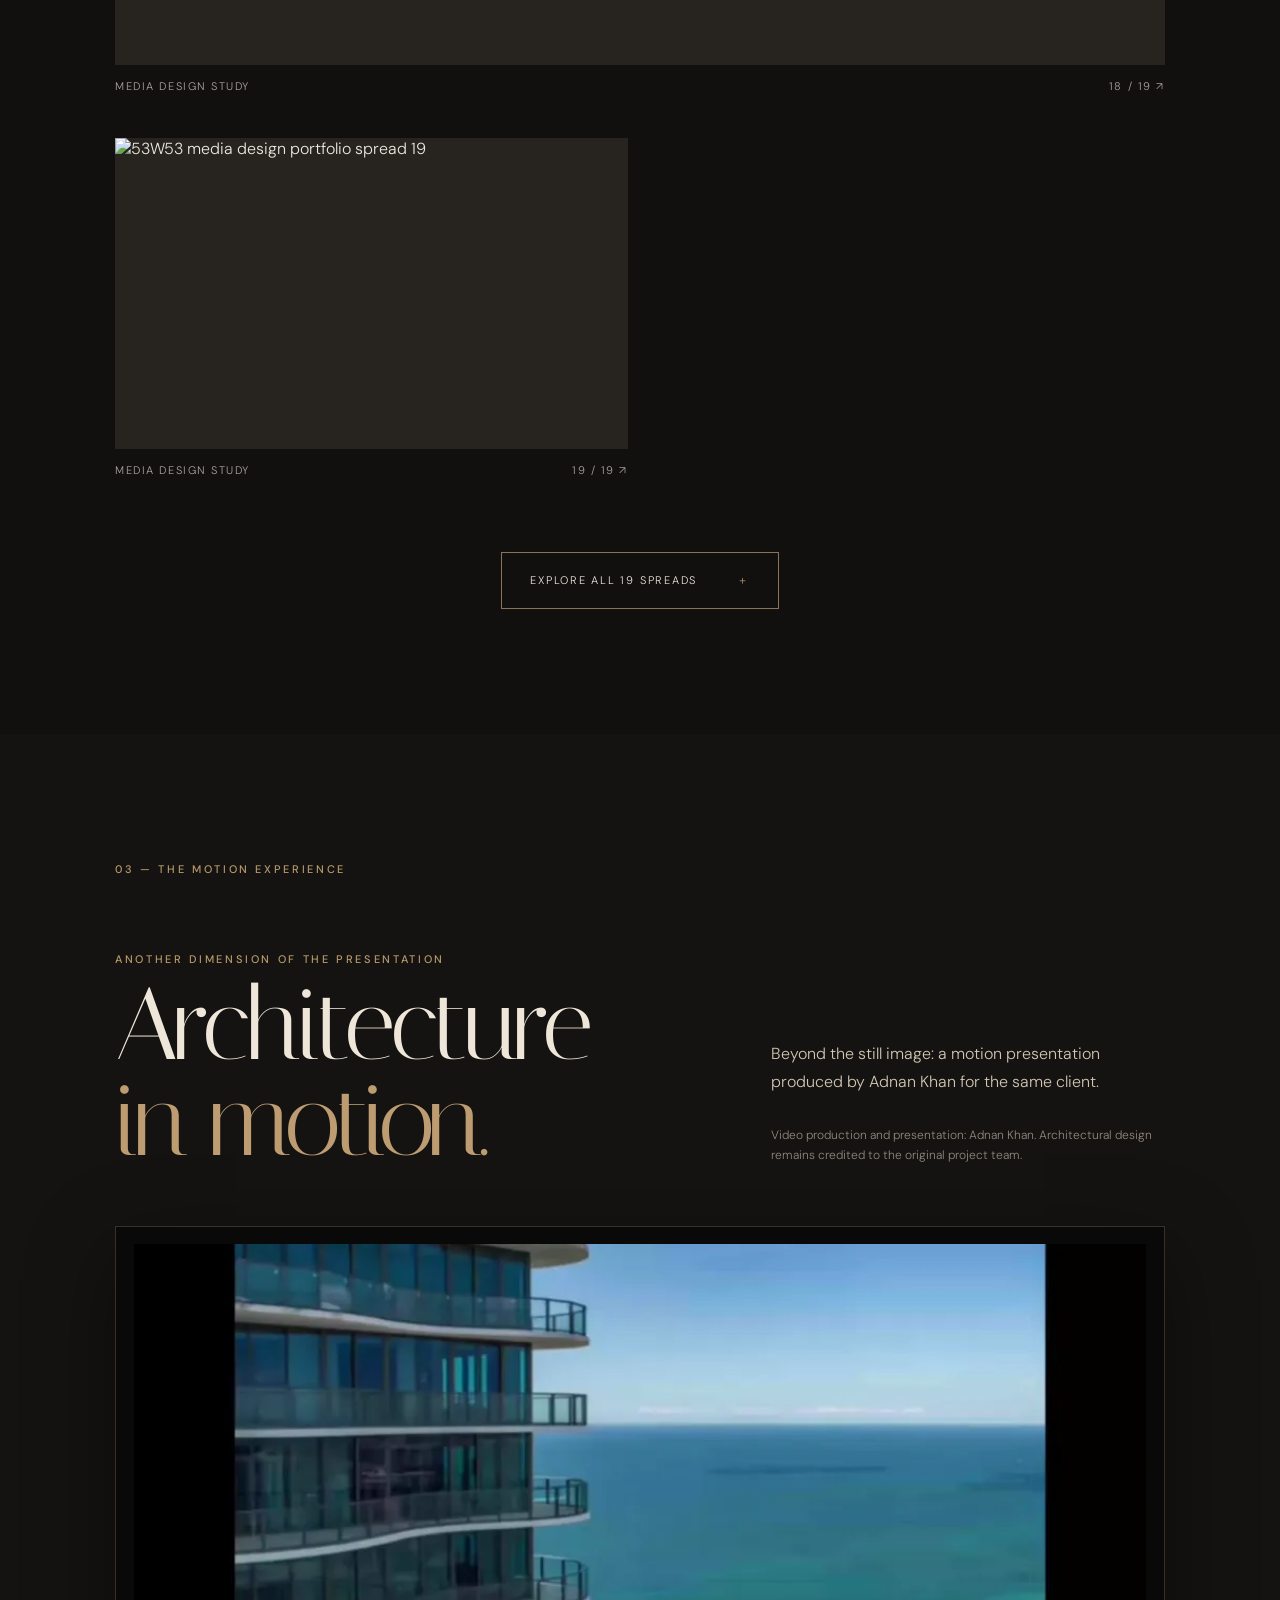
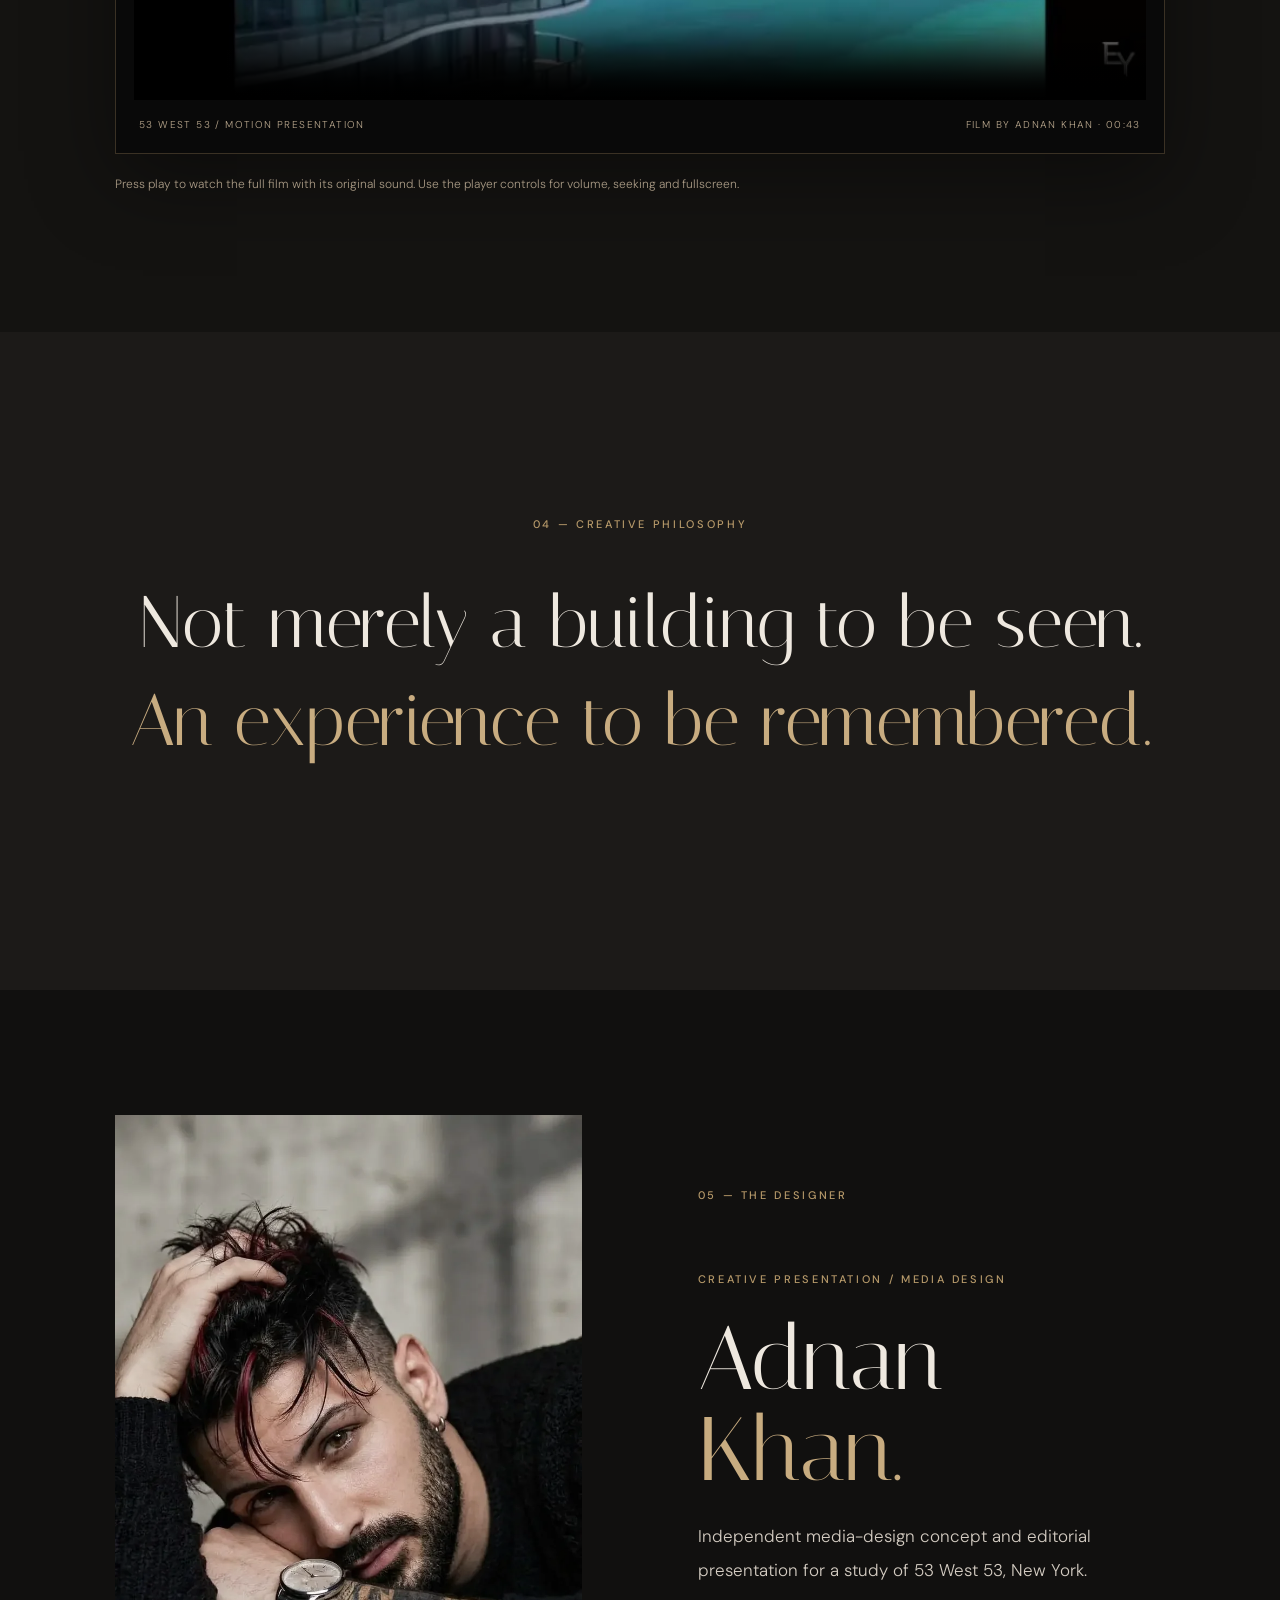
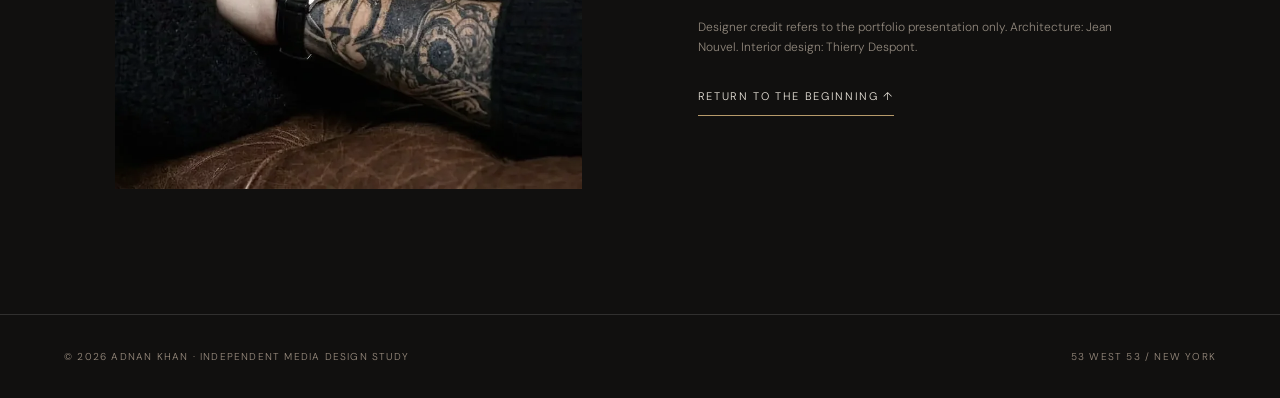
==== commit 26b896bd: "Add files via upload" ====
--- a/index.html
+++ b/index.html
@@ -1,244 +1,137 @@
-<!DOCTYPE html>
-
-<html data-theme="ruby" lang="en">
+<!doctype html>
+<html lang="en">
 <head>
-<meta charset="utf-8"/>
-<meta content="width=device-width, initial-scale=1, viewport-fit=cover" name="viewport"/>
-<title>Danu · Writer · Design Beyond Borders</title>
-<link href="https://fonts.googleapis.com/css2?family=Space+Grotesk:wght@400;500;700&amp;family=Orbitron:wght@500;700&amp;display=swap" rel="stylesheet"/>
-<style>
-:root{--a:#ff2d55;--b:#b0123a;--bg:#050102;--ink:#fff0f3;--mute:#c9a8b0;--card:rgba(20,3,8,.74);--line:rgba(255,45,85,.46);--glow:rgba(255,45,85,.45);--on:#fff;color-scheme:dark;box-sizing:border-box}
-:root[data-theme="peacock"]{--a:#22d3ee;--b:#0e9f8e;--bg:#030708;--ink:#eafcff;--mute:#9db8be;--card:rgba(4,18,22,.72);--line:rgba(34,211,238,.42);--glow:rgba(34,211,238,.45);--on:#021014}
-:root[data-theme="amber"]{--a:#fbbf24;--b:#b45309;--bg:#070502;--ink:#fff8e8;--mute:#c9b88f;--card:rgba(22,14,2,.74);--line:rgba(251,191,36,.44);--glow:rgba(251,191,36,.42);--on:#1a0e00}
-:root[data-theme="violet"]{--a:#a78bfa;--b:#5b21b6;--bg:#06040d;--ink:#f3eeff;--mute:#b4a8d0;--card:rgba(14,8,28,.74);--line:rgba(167,139,250,.44);--glow:rgba(167,139,250,.42);--on:#0d0620}
-:root[data-theme="emerald"]{--a:#34d399;--b:#047857;--bg:#020806;--ink:#ecfff6;--mute:#9cc4b3;--card:rgba(2,18,12,.74);--line:rgba(52,211,153,.42);--glow:rgba(52,211,153,.42);--on:#02140c}
-*{box-sizing:border-box;margin:0}
-html{scroll-behavior:smooth;scroll-padding-top:calc(70px + env(safe-area-inset-top,0px))}
-body{background:var(--bg);color:var(--ink);font-family:"Space Grotesk",Arial,sans-serif;overflow-x:hidden;transition:background .6s}
-a{color:inherit;text-decoration:none}
-body::before{content:"";position:fixed;inset:0;background-image:linear-gradient(var(--line) 1px,transparent 1px),linear-gradient(90deg,var(--line) 1px,transparent 1px);background-size:60px 60px;opacity:.07;animation:grid 16s linear infinite;pointer-events:none}
-@keyframes grid{to{background-position:60px 60px}}
-#cur{position:fixed;width:420px;height:420px;margin:-210px 0 0 -210px;border-radius:50%;background:radial-gradient(circle,var(--glow),transparent 65%);opacity:.18;pointer-events:none;z-index:1;left:var(--cx,50%);top:var(--cy,50%);transition:left .25s,top .25s}
-.btn{border:0;background:linear-gradient(135deg,var(--a),var(--b));color:var(--on);padding:12px 24px;border-radius:99px;font:700 .8rem "Space Grotesk",sans-serif;letter-spacing:.12em;text-transform:uppercase;cursor:pointer;box-shadow:0 0 28px var(--glow);transition:.3s;display:inline-block}
-.btn:hover{transform:translateY(-2px);box-shadow:0 0 50px var(--glow)}
-.themes{display:flex;align-items:center;gap:8px;padding:0 4px}
-.themes span{font:500 .6rem Orbitron,sans-serif;letter-spacing:.2em;text-transform:uppercase;color:var(--mute);margin-right:2px}
-.sw{width:22px;height:22px;padding:0;border-radius:50%;border:2px solid transparent;background:var(--s);cursor:pointer;outline-offset:3px;transition:transform .2s,box-shadow .2s}
-.sw:hover{transform:scale(1.15)}
-.sw[aria-pressed="true"]{border-color:var(--ink);box-shadow:0 0 14px var(--s)}
-.btn.ghost{background:transparent;color:var(--ink);border:1px solid var(--line);box-shadow:none}
-.btn.ghost:hover{background:rgba(255,255,255,.08);box-shadow:0 0 30px var(--glow)}
-.sa{position:fixed;top:0;left:0;right:0;height:env(safe-area-inset-top,0px);background:var(--bg);z-index:41}
-nav{position:sticky;top:env(safe-area-inset-top,0px);z-index:40;display:flex;align-items:center;gap:10px;padding:12px 20px;background:color-mix(in srgb,var(--bg) 72%,transparent);backdrop-filter:blur(14px);border-bottom:1px solid var(--line);flex-wrap:wrap}
-.brand{font:700 1rem Orbitron,sans-serif;letter-spacing:.2em;margin-right:auto;color:var(--a)}
-nav .btn{padding:9px 16px;font-size:.7rem}
-.hero{position:relative;min-height:calc(100svh - 64px);overflow:hidden;display:flex;align-items:center}
-.hw{position:absolute;inset:-4%;transform:translate3d(calc(var(--mx,0)*-22px),calc(var(--my,0)*-14px),0);transition:transform .3s ease-out}
-.hw img{width:100%;height:100%;object-fit:cover;object-position:68% 22%;animation:kb 22s ease-in-out infinite alternate}
-@keyframes kb{to{transform:scale(1.1)}}
-.shade{position:absolute;inset:0;background:linear-gradient(90deg,var(--bg) 4%,color-mix(in srgb,var(--bg) 60%,transparent) 42%,transparent 78%),linear-gradient(0deg,var(--bg),transparent 28%)}
-.tint{position:absolute;inset:0;background:linear-gradient(135deg,var(--b),transparent 70%);mix-blend-mode:multiply;opacity:.55}
-.corner{position:absolute;width:46px;height:46px;border:2px solid var(--a);opacity:.7}
-.c1{top:22px;left:22px;border-right:0;border-bottom:0}.c2{top:22px;right:22px;border-left:0;border-bottom:0}.c3{bottom:22px;left:22px;border-right:0;border-top:0}.c4{bottom:22px;right:22px;border-left:0;border-top:0}
-.copy{position:relative;z-index:2;padding:40px clamp(24px,7vw,100px);max-width:760px}
-.eyebrow{font:500 .72rem Orbitron,sans-serif;letter-spacing:.4em;text-transform:uppercase;color:var(--a);margin-bottom:16px}
-.copy h1{font:700 clamp(2.6rem,7.5vw,6.2rem)/.92 "Space Grotesk",sans-serif;text-transform:uppercase;letter-spacing:-.03em}
-.copy h1 span{background:linear-gradient(90deg,var(--a),var(--b));-webkit-background-clip:text;background-clip:text;color:transparent}
-.copy p{margin:18px 0 26px;color:var(--mute);font-size:1.05rem;max-width:480px;line-height:1.55}
-.cta{display:flex;gap:12px;flex-wrap:wrap}
-.cue{position:absolute;bottom:26px;left:50%;translate:-50% 0;z-index:3;font:500 .62rem Orbitron,sans-serif;letter-spacing:.35em;color:var(--a);animation:cue 2s ease-in-out infinite}
-@keyframes cue{50%{transform:translateY(8px)}}
-section{position:relative;z-index:2;max-width:1360px;margin:0 auto;padding:70px 20px 20px;perspective:1500px}
-.sh{display:flex;align-items:baseline;gap:14px;margin-bottom:22px}
-.sh h2{font:700 clamp(1.6rem,4vw,2.6rem) "Space Grotesk",sans-serif;text-transform:uppercase;letter-spacing:-.02em}
-.sh small{font:500 .65rem Orbitron,sans-serif;letter-spacing:.3em;color:var(--a)}
-.sh::after{content:"";flex:1;height:1px;background:linear-gradient(90deg,var(--line),transparent)}
-.grid{display:grid;grid-template-columns:repeat(auto-fit,minmax(270px,1fr));gap:16px}
-.rv{opacity:0;transform:translateY(30px);transition:opacity .8s,transform .8s}.rv.in{opacity:1;transform:none}
-.box{position:relative;padding:14px 16px;border-radius:14px;cursor:pointer;overflow:hidden;background:var(--card);border:1px solid var(--line);backdrop-filter:blur(8px);
-box-shadow:0 16px 36px rgba(0,0,0,.6),inset 0 0 24px rgba(255,255,255,.03);transition:transform .5s cubic-bezier(.2,.9,.2,1),box-shadow .4s}
-.box::after{content:"";position:absolute;inset:0;background:linear-gradient(115deg,transparent 30%,rgba(255,255,255,.16) 50%,transparent 70%);transform:translateX(-120%);transition:transform .9s;pointer-events:none}
-.box:hover{transform:translateY(-6px) scale(1.03);box-shadow:0 26px 60px rgba(0,0,0,.7),0 0 0 1px var(--a),0 0 40px var(--c,var(--glow));z-index:5}
-.box:hover::after{transform:translateX(120%)}
-.box small{display:block;font:500 .6rem Orbitron,sans-serif;letter-spacing:.22em;color:var(--a);text-transform:uppercase;margin-bottom:6px}
-.box h3,.box h4{font:700 1.3rem/1.1 "Space Grotesk",sans-serif}
-.box p{font-size:.82rem;color:var(--mute);line-height:1.5;margin-top:6px}
-.work{display:flex;gap:14px;padding:10px;color:inherit}
-.work img{width:92px;height:122px;object-fit:cover;border-radius:8px;border:1px solid var(--line);flex:none;transition:transform .4s}
-.work:hover img{transform:scale(1.06) rotate(-2deg)}
-.work.wide img{width:132px;height:122px;object-position:center}
-.work.wide h4{font-size:1.08rem}
-.work.long h4{font-size:1.08rem}
-.go{display:inline-block;margin-top:8px;font:700 .68rem "Space Grotesk",sans-serif;letter-spacing:.16em;text-transform:uppercase;color:var(--a)}
-.quiz{width:100%;text-align:left;font-family:inherit;color:var(--ink);background:linear-gradient(135deg,var(--b),rgba(0,0,0,.6))}
-.more{border-style:dashed;display:flex;align-items:center;justify-content:center;color:var(--mute);min-height:100px;cursor:default}
-.story{display:grid;grid-template-columns:minmax(190px,1fr) minmax(280px,460px) minmax(190px,1fr);gap:30px;align-items:center}
-.col{display:flex;flex-direction:column;gap:14px;transform-style:preserve-3d}
-.role{border-left:3px solid var(--c);transform:rotateY(var(--r,24deg));transform-origin:var(--o,right) center;animation:float 5s ease-in-out infinite;animation-delay:var(--d,0s)}
-.role:hover{transform:rotateY(0) translateZ(50px) scale(1.06)}
-.story .col:last-child .role{--r:-24deg;--o:left}
-@keyframes float{0%,100%{translate:0 0}50%{translate:0 -8px}}
-.stage{position:relative;width:min(100%,calc(80vh*.62));aspect-ratio:.62;margin:0 auto;transform-style:preserve-3d}
-.lay{position:absolute;transition:transform .25s ease-out}
-#fl{left:3%;top:0;width:94%;transform:translate3d(calc(var(--mx,0)*-26px),calc(var(--my,0)*-16px),0)}
-#gl{left:21%;bottom:0;width:58%;transform:translate3d(calc(var(--mx,0)*30px),calc(var(--my,0)*18px),40px)}
-.lay img{display:block;width:100%;height:auto;cursor:crosshair;transition:filter .4s}
-#fl img{-webkit-mask-image:linear-gradient(#000 72%,transparent 98%);mask-image:linear-gradient(#000 72%,transparent 98%);animation:breathe 7s ease-in-out infinite}
-#gl img{filter:drop-shadow(0 20px 22px rgba(0,0,0,.8));animation:bob 4s ease-in-out infinite}
-#fl img:hover{filter:brightness(1.12) drop-shadow(0 0 28px var(--a))}
-#gl img:hover{filter:drop-shadow(0 0 22px var(--a)) drop-shadow(0 20px 22px rgba(0,0,0,.8)) brightness(1.08)}
-@keyframes breathe{50%{transform:scale(1.025)}}
-@keyframes bob{50%{transform:translateY(-8px)}}
-.halo{position:absolute;left:10%;bottom:-3%;width:80%;height:9%;background:radial-gradient(ellipse,var(--a),transparent 70%);filter:blur(10px);opacity:.7;animation:pulse 3s ease-in-out infinite}
-@keyframes pulse{50%{opacity:.3}}
-.scan{position:absolute;inset:0;overflow:hidden;pointer-events:none}
-.scan::after{content:"";position:absolute;left:0;right:0;height:14%;top:-20%;background:linear-gradient(transparent,var(--glow),transparent);opacity:.5;animation:scan 5s linear infinite}
-@keyframes scan{to{top:110%}}
-.title{position:absolute;left:0;top:40%;z-index:5;padding:10px 14px;border:1px solid var(--line);background:color-mix(in srgb,var(--bg) 55%,transparent);backdrop-filter:blur(4px);font:700 clamp(.8rem,1.6vw,1.2rem)/1.1 Orbitron,sans-serif;text-transform:uppercase;pointer-events:none}
-.tag{position:absolute;bottom:-26px;left:50%;translate:-50% 0;font:500 .62rem Orbitron,sans-serif;letter-spacing:.3em;text-transform:uppercase;color:var(--a);white-space:nowrap;opacity:0;transition:.3s}
-.tag.on{opacity:1}
-.hint{font:500 .62rem Orbitron,sans-serif;letter-spacing:.25em;text-transform:uppercase;color:var(--mute);text-align:center;margin-top:36px}
-#modal{position:fixed;inset:0;z-index:90;background:rgba(0,0,0,.85);backdrop-filter:blur(8px);display:flex;align-items:center;justify-content:center;padding:20px;opacity:0;visibility:hidden;transition:.4s}
-#modal.on{opacity:1;visibility:visible}
-.win{max-width:480px;width:100%;padding:28px;border-radius:18px;background:var(--bg);border:1px solid var(--a);box-shadow:0 0 80px var(--glow);transform:perspective(900px) rotateX(12deg) scale(.92);transition:.5s cubic-bezier(.2,.9,.2,1)}
-#modal.on .win{transform:none}
-.win small{font:500 .62rem Orbitron,sans-serif;letter-spacing:.25em;text-transform:uppercase;color:var(--a)}
-.win h3{font:700 1.5rem/1.15 "Space Grotesk",sans-serif;margin:8px 0 14px}
-.opt{display:block;width:100%;margin-top:10px;padding:13px;border-radius:10px;border:1px solid var(--line);background:rgba(255,255,255,.04);color:var(--ink);font:1rem "Space Grotesk",sans-serif;text-align:left;cursor:pointer;transition:.25s}
-.opt:hover{background:rgba(255,255,255,.12);transform:translateX(6px)}
-.opt.pick{background:var(--a);color:var(--on);font-weight:700}
-#res{margin-top:14px;color:var(--a);font-size:.9rem;min-height:1.3em}
-.x{float:right;background:none;border:0;color:var(--mute);font-size:1.5rem;cursor:pointer}
-footer{position:relative;z-index:2;text-align:center;color:var(--mute);font:500 .6rem Orbitron,sans-serif;letter-spacing:.3em;text-transform:uppercase;padding:50px 20px calc(30px + env(safe-area-inset-bottom,0px))}
-@media (max-width:960px){.story{grid-template-columns:1fr}.stage{order:-1;width:min(100%,380px)}.role,.story .col:last-child .role{--r:0deg}.hero{align-items:flex-end}.shade{background:linear-gradient(0deg,var(--bg) 8%,color-mix(in srgb,var(--bg) 55%,transparent) 55%,transparent)}.hw img{object-position:70% 15%}.cue{display:none}}
-@media (prefers-reduced-motion:reduce){*{animation:none!important}}
-
-/* Isolated design showcase: existing theme and scripts remain untouched */
-.design-feature{display:grid;grid-template-columns:minmax(0,1.15fr) minmax(0,.85fr);overflow:hidden;min-height:360px;border:1px solid var(--line);border-radius:18px;background:linear-gradient(130deg,#191716,#080707);box-shadow:0 20px 70px #0009;transition:border-color .3s,transform .3s}
-.design-feature:hover{border-color:#d8b986;transform:translateY(-3px)}
-.design-art{position:relative;min-height:340px;overflow:hidden;background:#0c0b0a}
-.design-art img{width:100%;height:100%;position:absolute;inset:0;object-fit:cover;filter:brightness(.82);transition:transform .8s,filter .8s}
-.design-feature:hover .design-art img{transform:scale(1.035);filter:brightness(1)}
-.design-index{position:absolute;top:18px;left:20px;color:#eadbc2;letter-spacing:.2em;font-size:.65rem;background:#090807b8;padding:9px 12px}
-.design-description{display:flex;flex-direction:column;justify-content:center;gap:18px;padding:clamp(25px,4vw,60px);color:#f2e9dc}
-.design-kicker,.design-credit{font:500 .65rem Orbitron,sans-serif;letter-spacing:.16em;color:#bca27b;line-height:1.7}
-.design-description h3{font:700 clamp(2rem,4vw,4rem)/1 'Space Grotesk',sans-serif;letter-spacing:-.055em}
-.design-description p{font-size:1rem;line-height:1.7;color:#c3bcb2}
-.design-enter{font:700 .74rem 'Space Grotesk',sans-serif;letter-spacing:.16em;color:#e9c892;margin-top:10px}
-.design-enter span{font-size:1.25rem;margin-left:8px}
-@media(max-width:700px){.design-feature{grid-template-columns:1fr}.design-art{min-height:260px}.design-description{padding:28px}}
-</style>
+<meta charset="utf-8">
+<meta name="viewport" content="width=device-width, initial-scale=1">
+<meta name="theme-color" content="#11100f">
+<meta name="description" content="53 West 53 — an independent architectural media-design study by Adnan Khan.">
+<title>53 West 53 — A Media Design Study | Adnan Khan</title>
+<link rel="preconnect" href="https://fonts.googleapis.com">
+<link rel="preconnect" href="https://fonts.gstatic.com" crossorigin>
+<link href="https://fonts.googleapis.com/css2?family=DM+Sans:wght@300;400;500;600&family=Italiana&display=swap" rel="stylesheet">
+<link rel="preload" as="image" href="/media-design/assets/spread-01.webp">
+<link rel="stylesheet" href="/media-design/styles.css">
 </head>
 <body>
-<div id="cur"></div><div class="sa"></div>
-<nav>
-<span class="brand">DANU</span>
-<a class="btn" href="https://iconlines.vercel.app/" rel="noopener" target="_blank">Iconic Lines ↗</a>
-<a class="btn" href="https://travelogue-mocha.vercel.app/" rel="noopener" target="_blank">Fairy Meadows ↗</a>
-<a class="btn" href="https://subjective.netlify.app/" rel="noopener" target="_blank">Subjectivity ↗</a>
-<a class="btn" href="https://falsefriendship.vercel.app/" rel="noopener" target="_blank">False Friendship ↗</a>
-<button class="btn ghost" id="open">Memory quiz</button>
-<div aria-label="Colour theme" class="themes" role="group"><span>Theme</span>
-<button aria-label="Ruby" aria-pressed="true" class="sw" data-t="ruby" style="--s:#ff2d55" title="Ruby"></button>
-<button aria-label="Peacock" aria-pressed="false" class="sw" data-t="peacock" style="--s:#22d3ee" title="Peacock"></button>
-<button aria-label="Amber" aria-pressed="false" class="sw" data-t="amber" style="--s:#fbbf24" title="Amber"></button>
-<button aria-label="Violet" aria-pressed="false" class="sw" data-t="violet" style="--s:#a78bfa" title="Violet"></button>
-<button aria-label="Emerald" aria-pressed="false" class="sw" data-t="emerald" style="--s:#34d399" title="Emerald"></button>
+<div class="progress" id="progress"></div>
+<header class="topbar">
+<a href="#top" class="brand">AK<span> / </span>DESIGN</a>
+<nav aria-label="Main navigation">
+<a href="#context">The architecture</a>
+<a href="#work">The study</a>
+<a href="#motion">Motion film</a>
+<a href="#designer">Designer</a>
+</nav>
+<span class="top-note">INDEPENDENT DESIGN STUDY · 2026</span>
+</header>
+<main id="top">
+<section class="hero" aria-label="53 West 53 introduction">
+<div class="hero-image"></div>
+<div class="hero-shade"></div>
+<div class="hero-content">
+<p class="eyebrow reveal">NEW YORK · ARCHITECTURAL MEDIA DESIGN</p>
+<h1 class="reveal">53 <em>West</em> 53</h1>
+<p class="hero-sub reveal">An architectural icon.<br>An independent visual interpretation.</p>
+<a class="explore reveal" href="#context">EXPLORE THE STORY <span aria-hidden="true">↓</span></a>
 </div>
-<button class="btn ghost" id="mute">Sound: on</button>
-</nav>
-<header class="hero">
-<div class="hw"><img alt="The author reading by a window" src="[data-uri]"/></div>
-<div class="tint"></div><div class="shade"></div>
-<i class="corner c1"></i><i class="corner c2"></i><i class="corner c3"></i><i class="corner c4"></i>
-<div class="copy">
-<div class="eyebrow">Danu · دانو · Writer</div>
-<h1>Design <span>Beyond</span> Borders</h1>
-<p>Essays and travel writing in English and Urdu. Start with the words.</p>
-<div class="cta"><a class="btn" href="#works">Read my writing</a><a class="btn ghost" href="#story">The story</a></div>
+<div class="hero-side">A STUDY IN FORM, LIGHT &amp; PERCEPTION</div>
+<div class="hero-counter">01 / 05</div>
+</section>
+<section class="intro section" id="context">
+<div class="section-marker reveal">01 — THE ARCHITECTURAL CONTEXT</div>
+<div class="intro-grid">
+<div>
+<p class="eyebrow reveal">THE ORIGINAL PROJECT</p>
+<h2 class="reveal">A landmark<br><i>above the city.</i></h2>
 </div>
-<div class="cue">SCROLL ↓</div>
-</header>
-<section id="works">
-<div class="sh"><h2>Writings &amp; Works</h2><small>01 · OPEN A LINK</small></div>
-<div class="grid">
-<a class="box work rv" href="https://iconlines.vercel.app/" rel="noopener" target="_blank">
-<img alt="Iconic Quotes cover" src="[data-uri]"/>
-<div><small>Essays · English / اردو</small><h4>Iconic Lines</h4><p>Iconic quotes from three essays, with the original handwritten manuscript.</p><span class="go">Visit site ↗</span></div></a>
-<a class="box work rv" href="https://travelogue-mocha.vercel.app/" rel="noopener" target="_blank">
-<img alt="Fairy Meadows travelogue editions" src="[data-uri]"/>
-<div><small>Travelogue · اردو</small><h4>Fairy Meadows</h4><p>A hand-drawn style Urdu travelogue in two editions, plus a photo gallery.</p><span class="go">Visit site ↗</span></div></a>
-<a class="box work wide rv" href="https://subjective.netlify.app/" rel="noopener" target="_blank">
-<img alt="The Architecture of Subjectivity, a philosophical thought project by Danu" src="[data-uri]"/>
-<div><small>Philosophy</small><h4>The Architecture of Subjectivity</h4><p>A philosophical thought project by Danu.</p><span class="go">Visit site ↗</span></div></a>
-<a class="box work long rv" href="https://falsefriendship.vercel.app/" rel="noopener" target="_blank">
-<img alt="What the Boy Never Learned to See, poster: a man at a window watching two boys walk home at sunset" src="[data-uri]